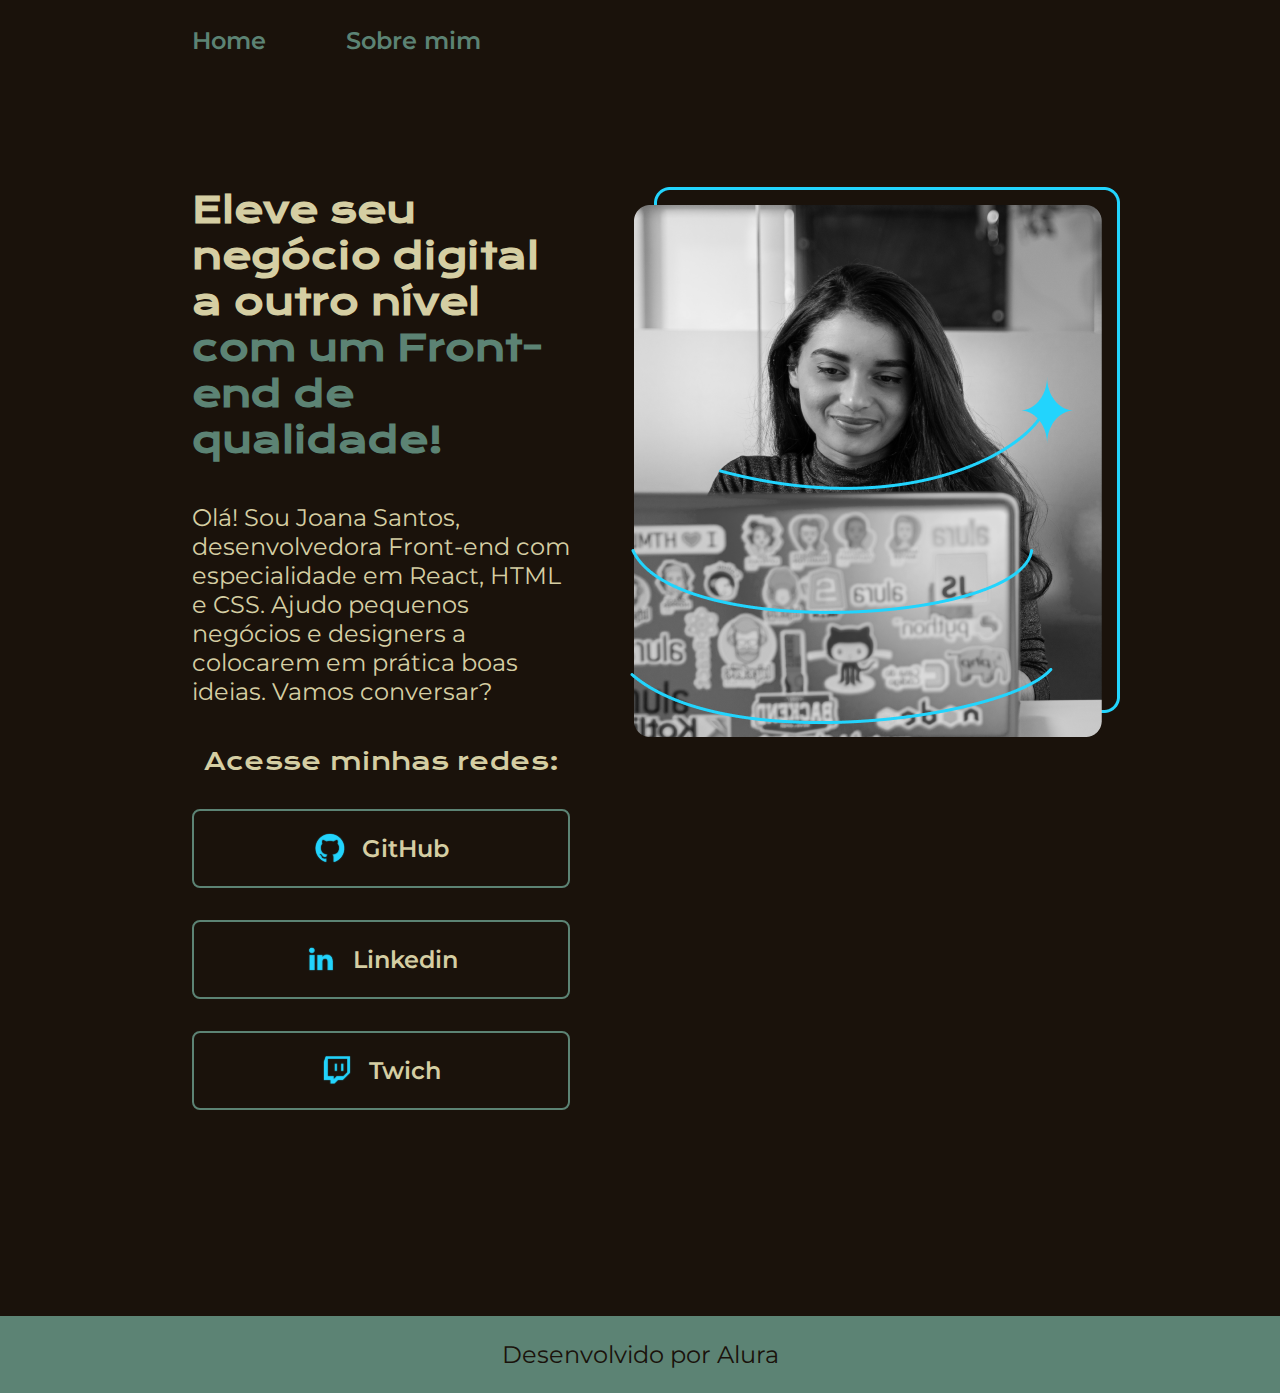
==== index.html @ 3f6c4aa2 "Atualização do site" ====
<!DOCTYPE html>
<html lang="pt-br">
<head>
    <meta charset="UTF-8"> 
    <meta http-equiv="X-UA-Compatible" content="IE=edge">
    <meta name="viewport" content="width=device-width, initial-scale=1.0">
    <title>Portifolio</title>
    <link rel="stylesheet" href="/styles/style.css">
</head>
<body>
    <header class="cabecalho">
        <nav class="cabecalho__menu">
            <a class="cabecalho__menu__link" href="index.html">Home</a>
            <a class="cabecalho__menu__link" href="about.html">Sobre mim</a>
        </nav>
    </header>
    <main class="apresentacao">
        <section class="apresentacao__conteudo">
            <h1 class="apresentacao__conteudo__titulo">Eleve seu negócio digital a outro nível 
            <strong class="titulo-destaque">com um Front-end de qualidade!
            </strong></h1>
            <p class="apresentacao__conteudo__texto">Olá! Sou Joana Santos, desenvolvedora 
            Front-end com especialidade em React, HTML e
            CSS. Ajudo pequenos negócios e designers a 
            colocarem em prática boas ideias. Vamos 
            conversar?</p>
            <div class="apresentacao__links">
                <h2 class="apresentacao__links_subtitulo">Acesse minhas redes:</h2>
                <a class="apresentacao__links__link" href="https://instagram.com/rafaballerini"> <img class="logo" src="/assets/logogit.svg" alt="logo github">GitHub</a>
                <a class="apresentacao__links__link" href="https://github.com/guilhermeonrails"><img class="logo" src="/assets/logoink.svg" alt="logo github">Linkedin</a>
                <a class="apresentacao__links__link" href="https://github.com/guilhermeonrails"><img class="logo" src="/assets/logotwich.svg" alt="logo github">
                     Twich</a>
            </div>
        </section>
            <img src="assets/Imagem.png" alt="Foto da Joana Santos programando">
    </main>
    <footer class="rodape">
        <p>Desenvolvido por Alura</p>
    </footer>
</body>
</html>
---- styles/style.css ----
@import url('https://fonts.googleapis.com/css2?family=Krona+One&family=Montserrat:wght@400;600&display=swap');


*{
    margin: 0;
    padding: 0;
    box-sizing: border-box;
}

:root{
    --cor-primaria: #1A120B;
    --cor-secundaria: #D5CEA3;
    --cor-terciaria: #5C8374;
    --cor-hover: #272727;

    --font-principal: 'Krona One', sans-serif;
    --font-secundaria: 'Montserrat', sans-serif;
}

body{
  
    background-color: var(--cor-primaria);
    color: var(--cor-secundaria);
}

.cabecalho{
    padding-left: 15%;
    padding-top: 2%;
    margin-bottom: 30px;
}

.cabecalho__menu{
    display: flex;
    justify-content: flex-start;
    gap: 80px;


    
}
.cabecalho__menu__link {
    color: var(--cor-terciaria);
    font-family: var(--font-secundaria);
    font-size: 24px;
    font-weight: 600;
    text-decoration: none;
}

.cabecalho__menu__link:hover{
    opacity: 0.5;
    color: #22D4FD;
}

.apresentacao{
    padding: 8% 15%;
    display : flex;
    align-items : flex-start;
    justify-content : space-between;
    gap:60px;

}

.apresentacao__conteudo{
    width: 615px;
    display: flex;
    flex-direction: column;
    gap: 40px;

    
    
}

.apresentacao__conteudo__titulo{
    font-size: 36px;
    font-family: var(--font-principal);
}

.titulo-destaque{
    color: var(--cor-terciaria);
}
.apresentacao__conteudo__texto{
    font-size: 24px;
    font-family: var(--font-secundaria);
    font-weight: 400;
}

.apresentacao__links{
    display: flex;  
    flex-direction: column;
    justify-content: space-between;
    align-items: center;
    gap:32px ;


    margin-bottom: 104px;
}

.apresentacao__links_subtitulo{
    font-family: var(--font-principal);
    font-weight: 400;
    font-size: 24px;
}
.apresentacao__links__link{
   
    width: 378px;
    text-align: center;
    border-radius: 8px;
    font-size: 24px;
    padding: 21.5px 0px;
    font-family: var(--font-secundaria);
    font-weight: 600;
    text-decoration: none;
    color: var(--cor-secundaria);
    border: 2px solid var(--cor-terciaria);

    display: flex;
    justify-content: center;
    align-items: center;
    gap: 16px;
    
}

.apresentacao__links__link:hover{
    background-color: var(--cor-hover);
    padding: 3%;
}


.rodape{
    background-color: var(--cor-terciaria);
    color: var(--cor-primaria);
    text-align: center;
    padding: 24px;
    font-family: var(--font-secundaria);
    font-size: 24px;
    font-weight: 400;
}
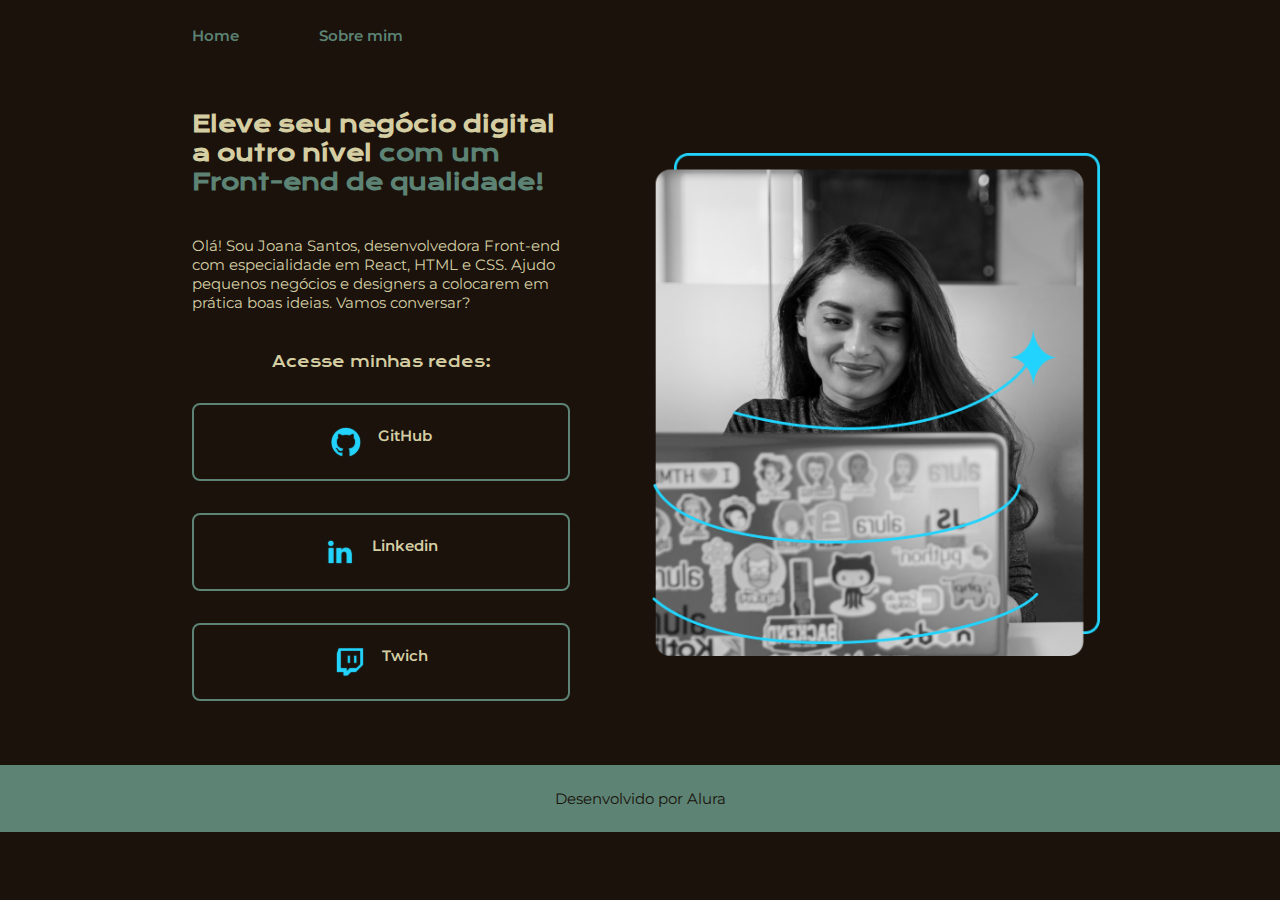
==== commit eca95575: "inclusão de classes - responsividade" ====
--- a/index.html
+++ b/index.html
@@ -5,7 +5,7 @@
     <meta http-equiv="X-UA-Compatible" content="IE=edge">
     <meta name="viewport" content="width=device-width, initial-scale=1.0">
     <title>Portifolio</title>
-    <link rel="stylesheet" href="/styles/style.css">
+    <link rel="stylesheet" href="styles/style.css">
 </head>
 <body>
     <header class="cabecalho">
@@ -32,7 +32,7 @@
                      Twich</a>
             </div>
         </section>
-            <img src="assets/Imagem.png" alt="Foto da Joana Santos programando">
+            <img class="apresentacao__imagem" src="assets/Imagem.png" alt="Foto da Joana Santos programando">
     </main>
     <footer class="rodape">
         <p>Desenvolvido por Alura</p>
--- a/styles/style.css
+++ b/styles/style.css
@@ -7,6 +7,7 @@
     margin: 0;
     padding: 0;
     box-sizing: border-box;
+
 }
 
 :root{
@@ -17,6 +18,8 @@
 
     --font-principal: 'Krona One', sans-serif;
     --font-secundaria: 'Montserrat', sans-serif;
+
+    font-size: 62.5%;
 }
 
 body{
@@ -26,15 +29,12 @@
 }
 
 .cabecalho{
-    padding-left: 15%;
-    padding-top: 2%;
-    margin-bottom: 30px;
+    padding: 2% 0% 0% 15%;
 }
 
 .cabecalho__menu{
     display: flex;
-    justify-content: flex-start;
-    gap: 80px;
+    gap: 8rem;
 
 
     
@@ -42,7 +42,7 @@
 .cabecalho__menu__link {
     color: var(--cor-terciaria);
     font-family: var(--font-secundaria);
-    font-size: 24px;
+    font-size: 1.5rem;
     font-weight: 600;
     text-decoration: none;
 }
@@ -53,26 +53,27 @@
 }
 
 .apresentacao{
-    padding: 8% 15%;
+    padding: 5% 15%;
     display : flex;
-    align-items : flex-start;
+    align-items : center;
     justify-content : space-between;
-    gap:60px;
+    gap: 8.2rem
+   
 
 }
 
 .apresentacao__conteudo{
-    width: 615px;
+    width: 50%;
     display: flex;
     flex-direction: column;
-    gap: 40px;
+    gap: 4rem;
 
     
     
 }
 
 .apresentacao__conteudo__titulo{
-    font-size: 36px;
+    font-size: 2.25rem;
     font-family: var(--font-principal);
 }
 
@@ -80,9 +81,9 @@
     color: var(--cor-terciaria);
 }
 .apresentacao__conteudo__texto{
-    font-size: 24px;
+    font-size: 1.5rem;
     font-family: var(--font-secundaria);
-    font-weight: 400;
+    
 }
 
 .apresentacao__links{
@@ -90,24 +91,24 @@
     flex-direction: column;
     justify-content: space-between;
     align-items: center;
-    gap:32px ;
+    gap:3.2rem ;
 
 
-    margin-bottom: 104px;
+
 }
 
 .apresentacao__links_subtitulo{
     font-family: var(--font-principal);
     font-weight: 400;
-    font-size: 24px;
+    font-size: 1.5rem;
 }
 .apresentacao__links__link{
    
-    width: 378px;
+    width: 37.8rem;
     text-align: center;
     border-radius: 8px;
-    font-size: 24px;
-    padding: 21.5px 0px;
+    font-size: 1.5rem;
+    padding: 2.1rem 0;
     font-family: var(--font-secundaria);
     font-weight: 600;
     text-decoration: none;
@@ -116,14 +117,13 @@
 
     display: flex;
     justify-content: center;
-    align-items: center;
-    gap: 16px;
+    gap: 1.6rem;
     
 }
 
 .apresentacao__links__link:hover{
     background-color: var(--cor-hover);
-    padding: 3%;
+  
 }
 
 
@@ -131,9 +131,33 @@
     background-color: var(--cor-terciaria);
     color: var(--cor-primaria);
     text-align: center;
-    padding: 24px;
+    padding: 2.4rem;
     font-family: var(--font-secundaria);
-    font-size: 24px;
+    font-size: 1.5rem;
     font-weight: 400;
 }
 
+.apresentacao__imagem{
+    width: 50%;
+}
+
+
+@media (max-width:1200px) {
+
+    .cabecalho{
+        padding: 10%;
+    }
+
+    .cabecalho__menu{
+        justify-content: center;
+    }
+    .apresentacao{
+      
+        flex-direction: column-reverse;
+        padding: 5%;
+    }
+
+    .apresentacao__conteudo{
+        width: auto;
+    }
+}
